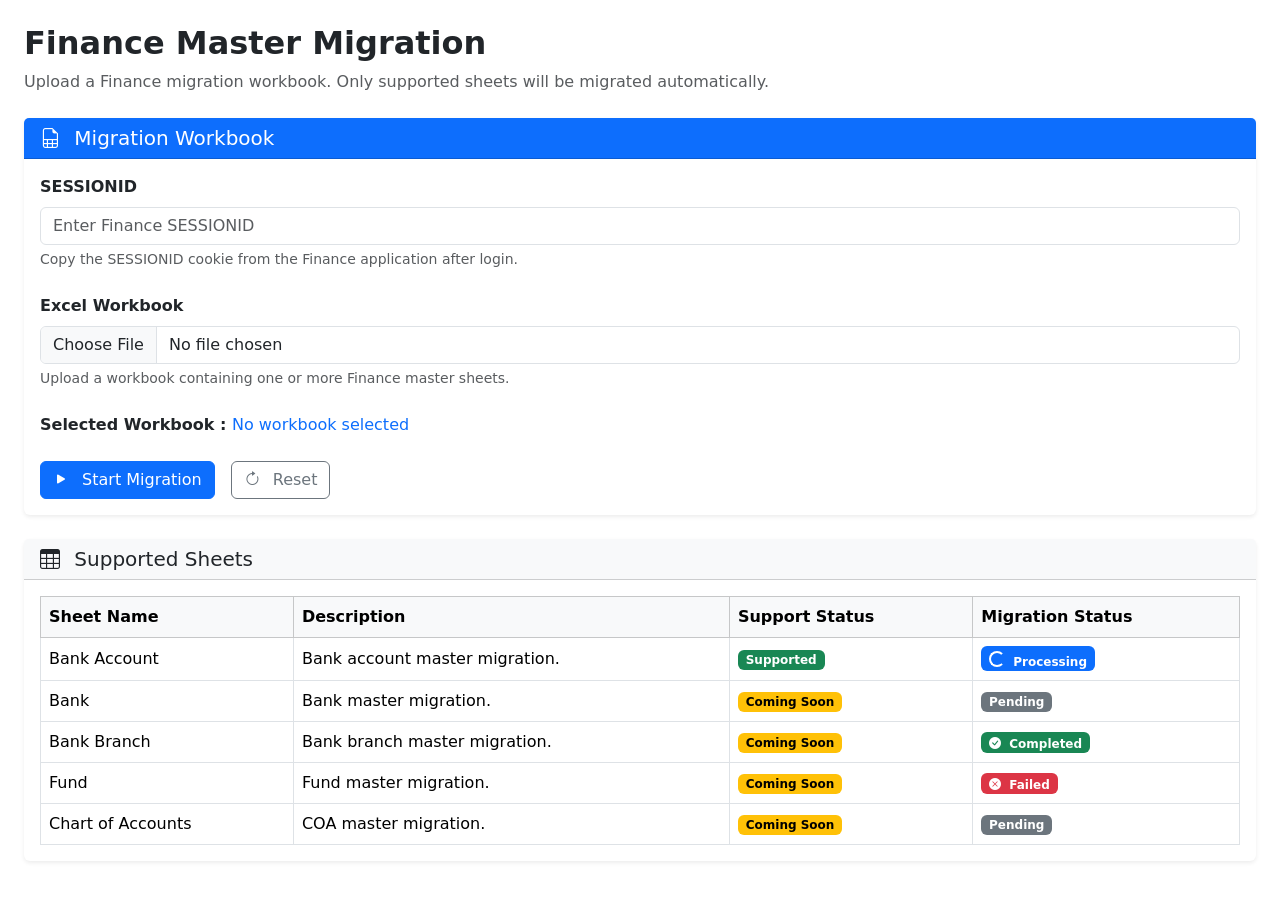
==== src/main/resources/templates/index.html @ 5ab1b783 "first commit" ====
<!DOCTYPE html>
<html lang="en" xmlns:th="http://www.thymeleaf.org">

<head>

    <meta charset="UTF-8">
    <meta name="viewport" content="width=device-width, initial-scale=1">

    <title>Finance Master Migration</title>

    <link href="https://cdn.jsdelivr.net/npm/bootstrap@5.3.7/dist/css/bootstrap.min.css" rel="stylesheet">

    <link href="https://cdn.jsdelivr.net/npm/bootstrap-icons@1.13.1/font/bootstrap-icons.css" rel="stylesheet">

    <link rel="stylesheet" th:href="@{/css/style.css}">

</head>

<body class="d-flex flex-column min-vh-100">

    <div th:replace="~{fragments/header :: header}"></div>

    <div class="layout">

        <div th:replace="~{fragments/sidebar :: sidebar}"></div>

        <div class="main-content">

            <div class="container-fluid p-4">


                <!-- Content -->


                <div class="mb-4">

                    <h2 class="fw-bold">
                        Finance Master Migration
                    </h2>

                    <p class="text-muted">
                        Upload a Finance migration workbook. Only supported sheets will be migrated
                        automatically.
                    </p>

                </div>

                <!-- Migration Form -->

                <div class="card shadow-sm border-0">

                    <div class="card-header bg-primary text-white">

                        <h5 class="mb-0">

                            <i class="bi bi-file-earmark-spreadsheet me-2"></i>

                            Migration Workbook

                        </h5>

                    </div>

                    <div class="card-body">

                        <form enctype="multipart/form-data" id="migrationForm">

                            <!-- Session -->

                            <div class="mb-4">

                                <label class="form-label fw-semibold">

                                    SESSIONID

                                </label>

                                <input type="text" class="form-control" id="sessionId" name="sessionId"
                                    placeholder="Enter Finance SESSIONID" required>

                                <div class="form-text">
                                    Copy the SESSIONID cookie from the Finance application after login.
                                </div>

                            </div>

                            <!-- Workbook -->

                            <div class="mb-4">

                                <label class="form-label fw-semibold">

                                    Excel Workbook

                                </label>

                                <input type="file" class="form-control" id="file" name="file" accept=".xlsx,.xls"
                                    required>

                                <div class="form-text">
                                    Upload a workbook containing one or more Finance master sheets.
                                </div>

                            </div>

                            <!-- Selected File -->

                            <div class="mb-4">

                                <span class="fw-semibold">
                                    Selected Workbook :
                                </span>

                                <span id="selectedFile" class="text-primary">

                                    No workbook selected

                                </span>

                            </div>

                            <!-- Progress -->

                            <div id="uploadSection" class="mb-4" style="display:none;">

                                <div class="progress">

                                    <div class="progress-bar progress-bar-striped progress-bar-animated"
                                        style="width:100%;">

                                        Uploading...

                                    </div>

                                </div>

                            </div>

                            <!-- Buttons -->

                            <div class="d-flex gap-3">

                                <button type="submit" id="submitBtn" class="btn btn-primary">

                                    <i class="bi bi-play-fill me-2"></i>

                                    Start Migration

                                </button>

                                <button type="reset" class="btn btn-outline-secondary">

                                    <i class="bi bi-arrow-clockwise me-2"></i>

                                    Reset

                                </button>

                            </div>

                        </form>

                    </div>

                </div>

                <!-- Supported Sheets -->
                <div class="card shadow-sm border-0 mt-4">

                    <div class="card-header bg-light">
                        <h5 class="mb-0">
                            <i class="bi bi-table me-2"></i>
                            Supported Sheets
                        </h5>
                    </div>

                    <div class="card-body">

                        <table class="table table-bordered table-hover align-middle mb-0">

                            <thead class="table-light">
                                <tr>
                                    <th>Sheet Name</th>
                                    <th>Description</th>
                                    <th>Support Status</th>
                                    <th>Migration Status</th>
                                </tr>
                            </thead>

                            <tbody>

                                <tr>
                                    <td>Bank Account</td>
                                    <td>Bank account master migration.</td>
                                    <td>
                                        <span class="badge text-bg-success">Supported</span>
                                    </td>
                                    <td>
                                        <span class="badge text-bg-primary">
                                            <span class="spinner-border spinner-border-sm me-1"></span>
                                            Processing
                                        </span>
                                    </td>
                                </tr>

                                <tr>
                                    <td>Bank</td>
                                    <td>Bank master migration.</td>
                                    <td>
                                        <span class="badge text-bg-warning">Coming Soon</span>
                                    </td>
                                    <td>
                                        <span class="badge text-bg-secondary">Pending</span>
                                    </td>
                                </tr>

                                <tr>
                                    <td>Bank Branch</td>
                                    <td>Bank branch master migration.</td>
                                    <td>
                                        <span class="badge text-bg-warning">Coming Soon</span>
                                    </td>
                                    <td>
                                        <span class="badge text-bg-success">
                                            <i class="bi bi-check-circle-fill me-1"></i>
                                            Completed
                                        </span>
                                    </td>
                                </tr>

                                <tr>
                                    <td>Fund</td>
                                    <td>Fund master migration.</td>
                                    <td>
                                        <span class="badge text-bg-warning">Coming Soon</span>
                                    </td>
                                    <td>
                                        <span class="badge text-bg-danger">
                                            <i class="bi bi-x-circle-fill me-1"></i>
                                            Failed
                                        </span>
                                    </td>
                                </tr>

                                <tr>
                                    <td>Chart of Accounts</td>
                                    <td>COA master migration.</td>
                                    <td>
                                        <span class="badge text-bg-warning">Coming Soon</span>
                                    </td>
                                    <td>
                                        <span class="badge text-bg-secondary">Pending</span>
                                    </td>
                                </tr>

                            </tbody>

                        </table>

                    </div>

                </div>



            </div>

        </div>
    </div>

    <div th:replace="~{fragments/footer :: footer}"></div>

    <script src="https://cdn.jsdelivr.net/npm/bootstrap@5.3.7/dist/js/bootstrap.bundle.min.js"></script>

    <script th:src="@{/js/app.js}"></script>

    <script th:src="@{/js/upload.js}"></script>

</body>

</html>
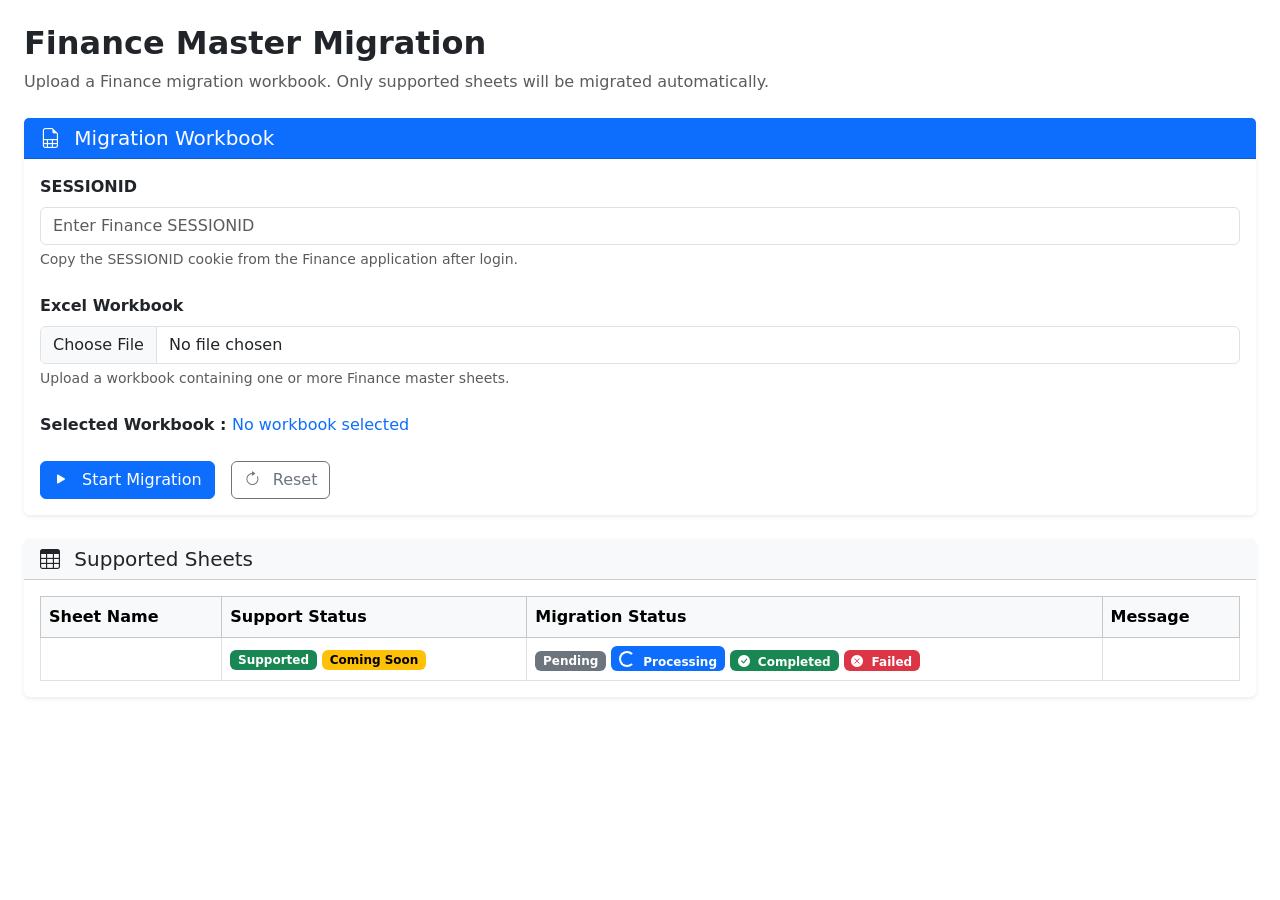
==== commit d5ce5478: "Implement PostgreSQL integration and migration services - Added PostgreSQL service configuration in " ====
--- a/src/main/resources/templates/index.html
+++ b/src/main/resources/templates/index.html
@@ -181,76 +181,63 @@
                             <thead class="table-light">
                                 <tr>
                                     <th>Sheet Name</th>
-                                    <th>Description</th>
                                     <th>Support Status</th>
                                     <th>Migration Status</th>
+                                    <th>Message</th>
                                 </tr>
                             </thead>
 
-                            <tbody>
-
-                                <tr>
-                                    <td>Bank Account</td>
-                                    <td>Bank account master migration.</td>
+                            <tbody id="sheetMigrationsTableBody">
+
+                                <tr th:each="sheet : ${sheetMigrations}" th:id="'sheet-' + ${sheet.sheetName}">
+
+                                    <!-- Sheet Name -->
+                                    <td class="sheet-name" th:text="${sheet.sheetName}">
+                                    </td>
+
+                                    <!-- Support Status -->
                                     <td>
-                                        <span class="badge text-bg-success">Supported</span>
-                                    </td>
-                                    <td>
-                                        <span class="badge text-bg-primary">
-                                            <span class="spinner-border spinner-border-sm me-1"></span>
-                                            Processing
+                                        <span th:if="${sheet.supported}" class="badge text-bg-success">
+                                            Supported
                                         </span>
-                                    </td>
-                                </tr>
-
-                                <tr>
-                                    <td>Bank</td>
-                                    <td>Bank master migration.</td>
-                                    <td>
-                                        <span class="badge text-bg-warning">Coming Soon</span>
-                                    </td>
-                                    <td>
-                                        <span class="badge text-bg-secondary">Pending</span>
-                                    </td>
-                                </tr>
-
-                                <tr>
-                                    <td>Bank Branch</td>
-                                    <td>Bank branch master migration.</td>
-                                    <td>
-                                        <span class="badge text-bg-warning">Coming Soon</span>
-                                    </td>
-                                    <td>
-                                        <span class="badge text-bg-success">
-                                            <i class="bi bi-check-circle-fill me-1"></i>
-                                            Completed
+
+                                        <span th:unless="${sheet.supported}" class="badge text-bg-warning">
+                                            Coming Soon
                                         </span>
                                     </td>
-                                </tr>
-
-                                <tr>
-                                    <td>Fund</td>
-                                    <td>Fund master migration.</td>
-                                    <td>
-                                        <span class="badge text-bg-warning">Coming Soon</span>
-                                    </td>
-                                    <td>
-                                        <span class="badge text-bg-danger">
-                                            <i class="bi bi-x-circle-fill me-1"></i>
-                                            Failed
+
+                                    <!-- Migration Status -->
+                                    <td class="status-cell">
+
+                                        <span th:switch="${sheet.status.name()}">
+
+                                            <span th:case="'PENDING'" class="badge text-bg-secondary">
+                                                Pending
+                                            </span>
+
+                                            <span th:case="'PROCESSING'" class="badge text-bg-primary">
+                                                <span class="spinner-border spinner-border-sm me-1"></span>
+                                                Processing
+                                            </span>
+
+                                            <span th:case="'COMPLETED'" class="badge text-bg-success">
+                                                <i class="bi bi-check-circle-fill me-1"></i>
+                                                Completed
+                                            </span>
+
+                                            <span th:case="'FAILED'" class="badge text-bg-danger">
+                                                <i class="bi bi-x-circle-fill me-1"></i>
+                                                Failed
+                                            </span>
+
                                         </span>
-                                    </td>
-                                </tr>
-
-                                <tr>
-                                    <td>Chart of Accounts</td>
-                                    <td>COA master migration.</td>
-                                    <td>
-                                        <span class="badge text-bg-warning">Coming Soon</span>
-                                    </td>
-                                    <td>
-                                        <span class="badge text-bg-secondary">Pending</span>
-                                    </td>
+
+                                    </td>
+
+                                    <!-- Message -->
+                                    <td class="message-cell" th:text="${sheet.message ?: ''}">
+                                    </td>
+
                                 </tr>
 
                             </tbody>
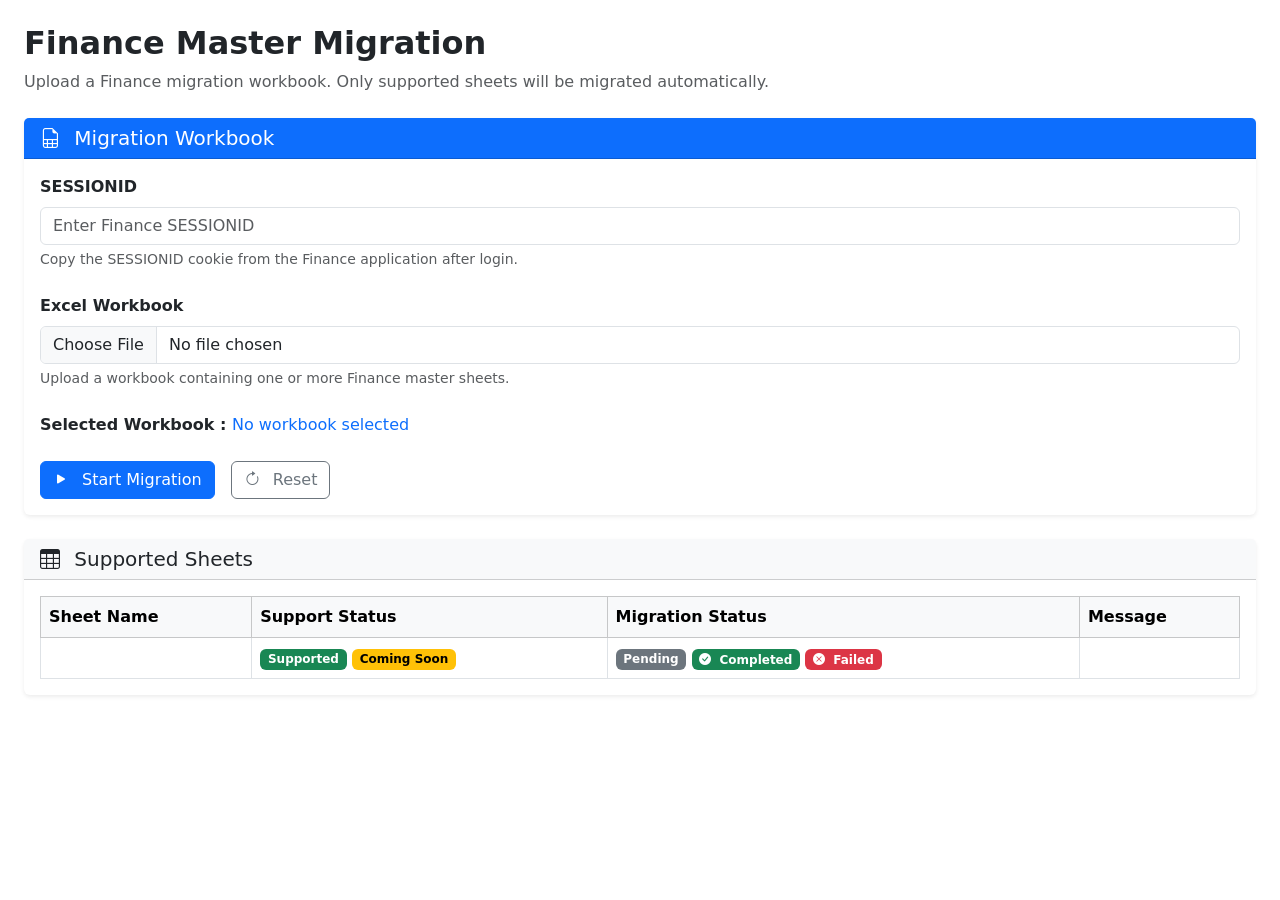
==== commit 68dc7749: "Enhance migration functionality and error handling - Added logging to SheetMigrationSyncRunner for b" ====
--- a/src/main/resources/templates/index.html
+++ b/src/main/resources/templates/index.html
@@ -94,7 +94,7 @@
 
                                 </label>
 
-                                <input type="file" class="form-control" id="file" name="file" accept=".xlsx,.xls"
+                                <input type="file" class="form-control" id="file" name="file" accept=".xlsx"
                                     required>
 
                                 <div class="form-text">
@@ -121,14 +121,14 @@
 
                             <!-- Progress -->
 
-                            <div id="uploadSection" class="mb-4" style="display:none;">
+                            <div id="progressSection" class="mb-4" style="display:none;">
 
                                 <div class="progress">
 
                                     <div class="progress-bar progress-bar-striped progress-bar-animated"
                                         style="width:100%;">
 
-                                        Uploading...
+                                        Processing...
 
                                     </div>
 
@@ -215,11 +215,6 @@
                                                 Pending
                                             </span>
 
-                                            <span th:case="'PROCESSING'" class="badge text-bg-primary">
-                                                <span class="spinner-border spinner-border-sm me-1"></span>
-                                                Processing
-                                            </span>
-
                                             <span th:case="'COMPLETED'" class="badge text-bg-success">
                                                 <i class="bi bi-check-circle-fill me-1"></i>
                                                 Completed
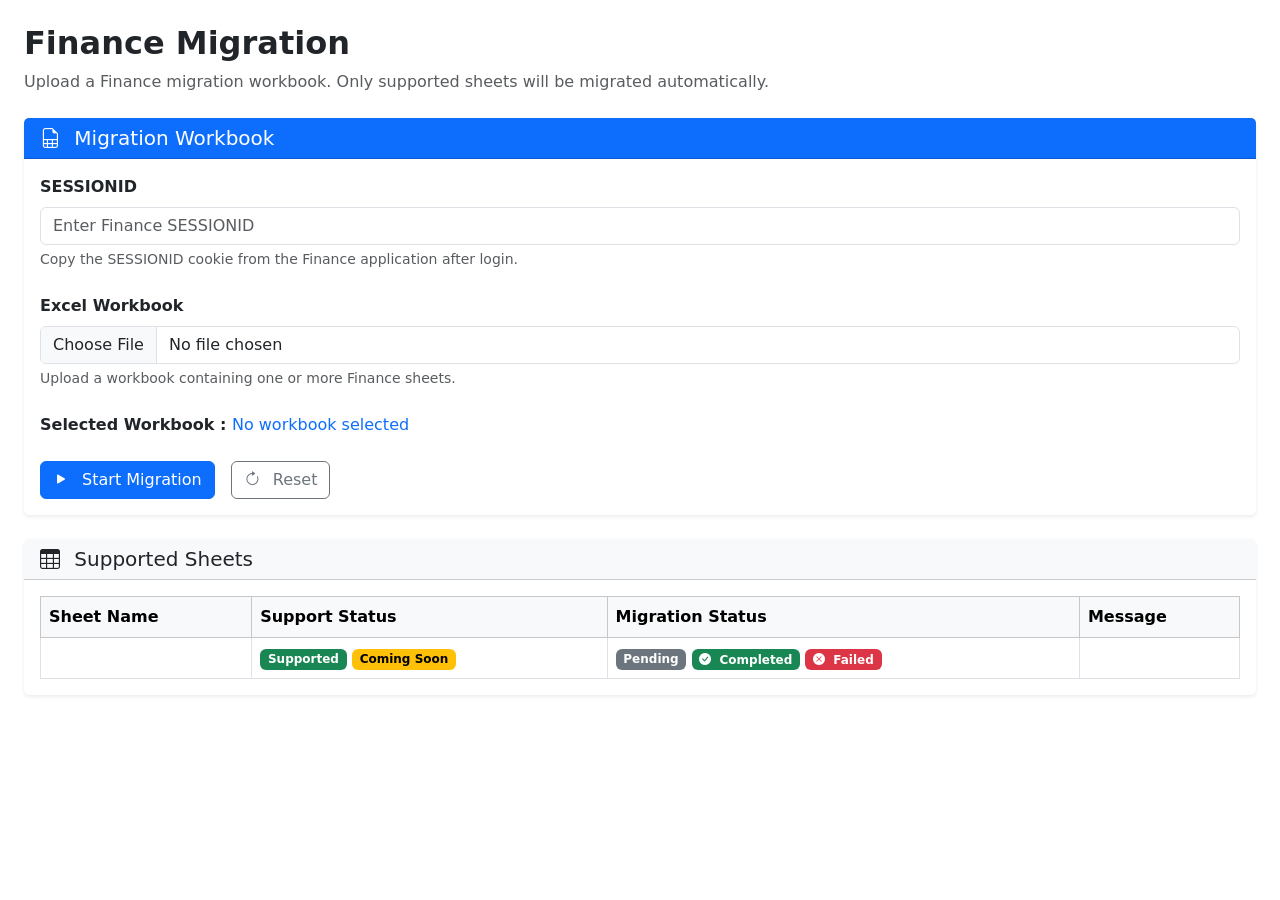
==== commit 3b613d73: "Update title and text references from "Finance Master Migration" to "Finance Migration"" ====
--- a/src/main/resources/templates/index.html
+++ b/src/main/resources/templates/index.html
@@ -6,7 +6,7 @@
     <meta charset="UTF-8">
     <meta name="viewport" content="width=device-width, initial-scale=1">
 
-    <title>Finance Master Migration</title>
+    <title>Finance Migration</title>
 
     <link href="https://cdn.jsdelivr.net/npm/bootstrap@5.3.7/dist/css/bootstrap.min.css" rel="stylesheet">
 
@@ -35,7 +35,7 @@
                 <div class="mb-4">
 
                     <h2 class="fw-bold">
-                        Finance Master Migration
+                        Finance Migration
                     </h2>
 
                     <p class="text-muted">
@@ -98,7 +98,7 @@
                                     required>
 
                                 <div class="form-text">
-                                    Upload a workbook containing one or more Finance master sheets.
+                                    Upload a workbook containing one or more Finance sheets.
                                 </div>
 
                             </div>
